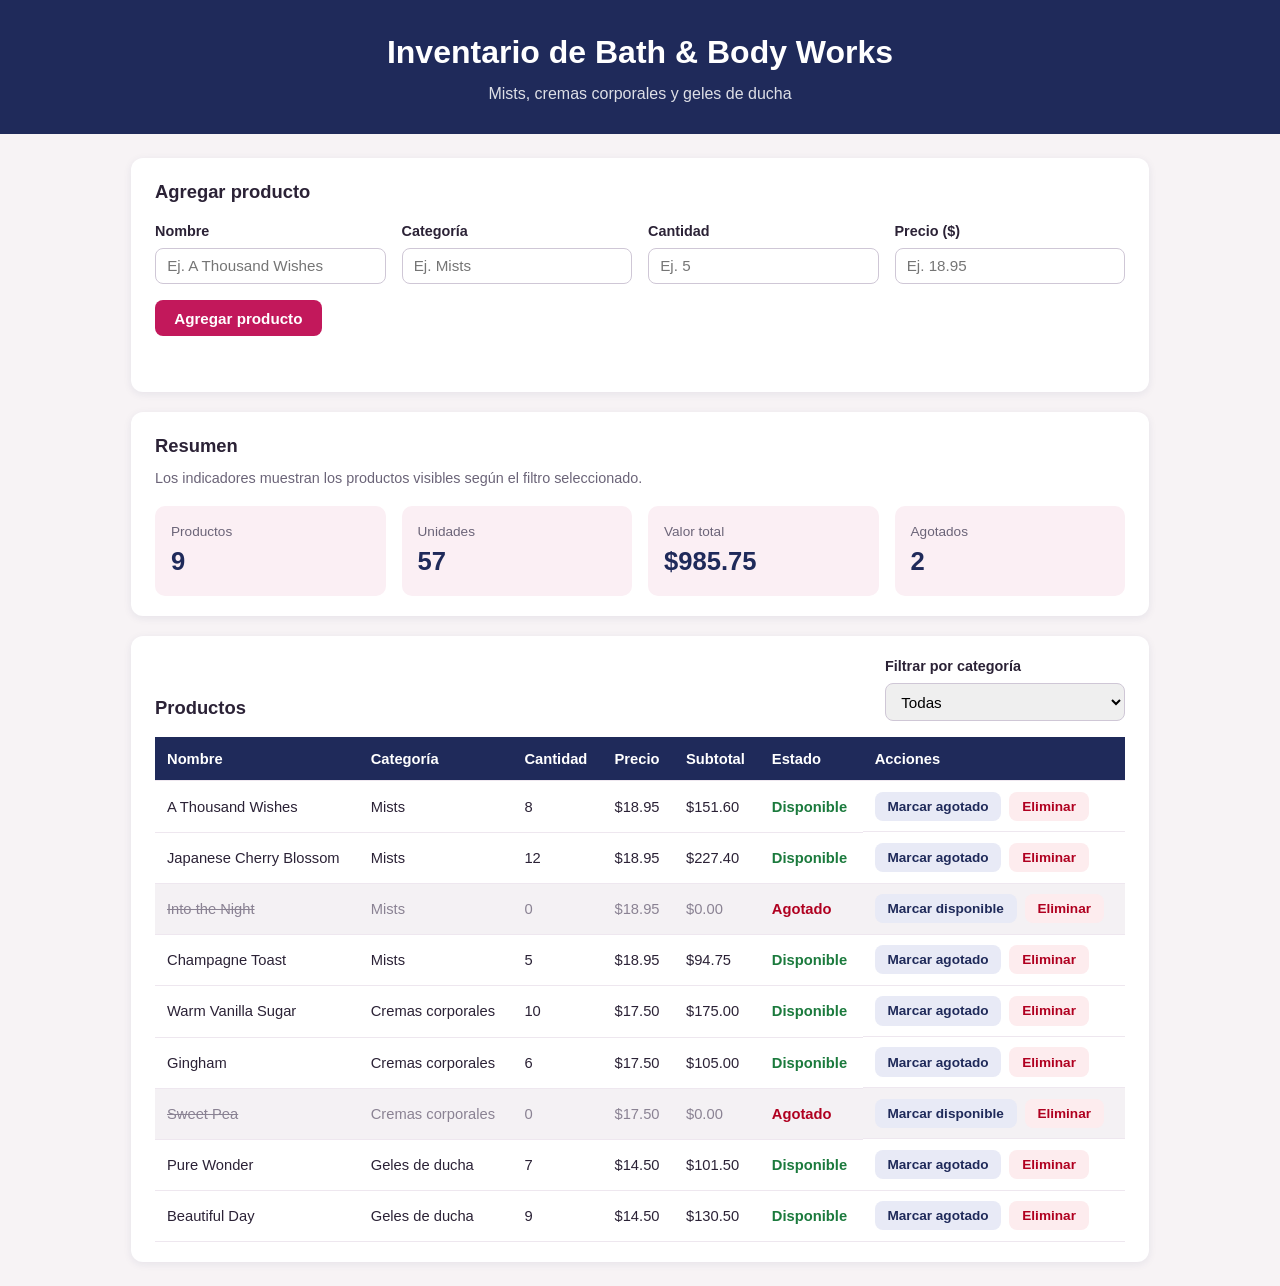
==== tarea-7-3h/index.html @ 47c37824 "Agrega tarea 7: inventario dinámico con JavaScript (actividad evaluada semana 5)" ====
<!DOCTYPE html>
<html lang="es">
<head>
  <meta charset="UTF-8">
  <meta name="viewport" content="width=device-width, initial-scale=1.0">
  <title>Inventario Bath &amp; Body Works</title>
  <link rel="stylesheet" href="styles.css">
  <script src="script.js" defer></script>
</head>
<body>
  <header class="encabezado">
    <h1>Inventario de Bath &amp; Body Works</h1>
    <p class="subtitulo">Mists, cremas corporales y geles de ducha</p>
  </header>

  <main class="contenedor">
    <!-- Formulario de alta -->
    <section class="panel">
      <h2>Agregar producto</h2>
      <!-- novalidate: la validación la hace JavaScript con validarProducto() -->
      <form id="formulario-producto" novalidate>
        <div class="campo">
          <label for="nombre">Nombre</label>
          <input type="text" id="nombre" name="nombre" placeholder="Ej. A Thousand Wishes">
        </div>
        <div class="campo">
          <label for="categoria">Categoría</label>
          <input type="text" id="categoria" name="categoria" list="lista-categorias" placeholder="Ej. Mists">
          <datalist id="lista-categorias"></datalist>
        </div>
        <div class="campo">
          <label for="cantidad">Cantidad</label>
          <input type="number" id="cantidad" name="cantidad" min="1" step="1" placeholder="Ej. 5">
        </div>
        <div class="campo">
          <label for="precio">Precio ($)</label>
          <input type="number" id="precio" name="precio" min="0" step="0.01" placeholder="Ej. 18.95">
        </div>
        <button type="submit" class="btn btn-principal">Agregar producto</button>
      </form>
      <p id="mensaje-error" class="mensaje-error" role="alert"></p>
    </section>

    <!-- Indicadores -->
    <section class="panel">
      <h2>Resumen</h2>
      <p class="nota">Los indicadores muestran los productos visibles según el filtro seleccionado.</p>
      <div class="indicadores">
        <div class="indicador">
          <span class="indicador-etiqueta">Productos</span>
          <span id="total-productos" class="indicador-valor">0</span>
        </div>
        <div class="indicador">
          <span class="indicador-etiqueta">Unidades</span>
          <span id="total-unidades" class="indicador-valor">0</span>
        </div>
        <div class="indicador">
          <span class="indicador-etiqueta">Valor total</span>
          <span id="valor-total" class="indicador-valor">$0.00</span>
        </div>
        <div class="indicador">
          <span class="indicador-etiqueta">Agotados</span>
          <span id="total-agotados" class="indicador-valor">0</span>
        </div>
      </div>
    </section>

    <!-- Tabla del inventario -->
    <section class="panel">
      <div class="barra-tabla">
        <h2>Productos</h2>
        <div class="campo campo-filtro">
          <label for="filtro-categoria">Filtrar por categoría</label>
          <select id="filtro-categoria">
            <option value="todas">Todas</option>
          </select>
        </div>
      </div>

      <div class="tabla-desplazable">
        <table class="tabla-inventario">
          <thead>
            <tr>
              <th>Nombre</th>
              <th>Categoría</th>
              <th>Cantidad</th>
              <th>Precio</th>
              <th>Subtotal</th>
              <th>Estado</th>
              <th>Acciones</th>
            </tr>
          </thead>
          <tbody id="cuerpo-inventario"></tbody>
        </table>
      </div>
      <p id="mensaje-vacio" class="mensaje-vacio" hidden>No hay productos para mostrar en esta categoría.</p>
    </section>
  </main>
</body>
</html>
---- tarea-7-3h/styles.css ----
/* ===== Base ===== */
* {
  box-sizing: border-box;
}

body {
  margin: 0;
  font-family: "Segoe UI", Roboto, Helvetica, Arial, sans-serif;
  background-color: #f7f3f5;
  color: #2b2236;
  line-height: 1.5;
}

h1,
h2 {
  margin: 0;
}

h2 {
  font-size: 1.15rem;
  margin-bottom: 1rem;
}

/* ===== Encabezado ===== */
.encabezado {
  background-color: #1f2a5a;
  color: #ffffff;
  padding: 1.75rem 1.5rem;
  text-align: center;
}

.subtitulo {
  margin: 0.35rem 0 0;
  opacity: 0.85;
}

/* ===== Contenedor y paneles ===== */
.contenedor {
  max-width: 1050px;
  margin: 1.5rem auto;
  padding: 0 1rem;
  display: flex;
  flex-direction: column;
  gap: 1.25rem;
}

.panel {
  background-color: #ffffff;
  border-radius: 12px;
  padding: 1.25rem 1.5rem;
  box-shadow: 0 2px 8px rgba(31, 42, 90, 0.08);
}

.nota {
  margin: -0.5rem 0 1rem;
  font-size: 0.9rem;
  color: #6b6478;
}

/* ===== Formulario ===== */
#formulario-producto {
  display: flex;
  flex-wrap: wrap;
  align-items: flex-end;
  gap: 1rem;
}

.campo {
  display: flex;
  flex-direction: column;
  gap: 0.3rem;
  flex: 1 1 180px;
}

label {
  font-size: 0.9rem;
  font-weight: 600;
}

input,
select {
  padding: 0.55rem 0.7rem;
  border: 1px solid #cfc7d6;
  border-radius: 8px;
  font-size: 0.95rem;
  font-family: inherit;
}

input:focus,
select:focus {
  outline: 2px solid #c2185b;
  outline-offset: 1px;
}

.mensaje-error {
  margin: 0.75rem 0 0;
  min-height: 1.5rem;
  color: #b00020;
  font-weight: 600;
}

/* ===== Botones ===== */
.btn {
  border: none;
  border-radius: 8px;
  padding: 0.45rem 0.8rem;
  font-size: 0.85rem;
  font-weight: 600;
  cursor: pointer;
  font-family: inherit;
}

.btn-principal {
  background-color: #c2185b;
  color: #ffffff;
  padding: 0.6rem 1.2rem;
  font-size: 0.95rem;
}

.btn-principal:hover {
  background-color: #a3134c;
}

.btn-estado {
  background-color: #e8eaf6;
  color: #1f2a5a;
}

.btn-estado:hover {
  background-color: #d3d7ef;
}

.btn-eliminar {
  background-color: #fdecee;
  color: #b00020;
}

.btn-eliminar:hover {
  background-color: #f9d3d8;
}

/* ===== Indicadores ===== */
.indicadores {
  display: grid;
  grid-template-columns: repeat(auto-fit, minmax(170px, 1fr));
  gap: 1rem;
}

.indicador {
  background-color: #fbeff4;
  border-radius: 10px;
  padding: 1rem;
  display: flex;
  flex-direction: column;
}

.indicador-etiqueta {
  font-size: 0.85rem;
  color: #6b6478;
}

.indicador-valor {
  font-size: 1.6rem;
  font-weight: 700;
  color: #1f2a5a;
}

/* ===== Tabla ===== */
.barra-tabla {
  display: flex;
  flex-wrap: wrap;
  justify-content: space-between;
  align-items: flex-end;
  gap: 1rem;
  margin-bottom: 1rem;
}

.barra-tabla h2 {
  margin-bottom: 0;
}

.campo-filtro {
  flex: 0 1 240px;
}

.tabla-desplazable {
  overflow-x: auto;
}

.tabla-inventario {
  width: 100%;
  border-collapse: collapse;
  font-size: 0.92rem;
}

.tabla-inventario th,
.tabla-inventario td {
  padding: 0.65rem 0.75rem;
  text-align: left;
  border-bottom: 1px solid #eee7ef;
}

.tabla-inventario th {
  background-color: #1f2a5a;
  color: #ffffff;
  font-weight: 600;
}

.tabla-inventario tbody tr:hover {
  background-color: #faf7fb;
}

.celda-acciones {
  display: flex;
  gap: 0.5rem;
  flex-wrap: wrap;
}

/* Estado del producto */
.estado-disponible {
  color: #1b7a3d;
  font-weight: 600;
}

.estado-agotado {
  color: #b00020;
  font-weight: 600;
}

/* Fila de un producto agotado */
.fila-agotada {
  background-color: #f4f1f4;
  color: #8a8293;
}

.fila-agotada td:first-child {
  text-decoration: line-through;
}

/* ===== Estado vacío ===== */
.mensaje-vacio {
  text-align: center;
  padding: 1.5rem;
  margin: 0;
  color: #6b6478;
  font-style: italic;
}
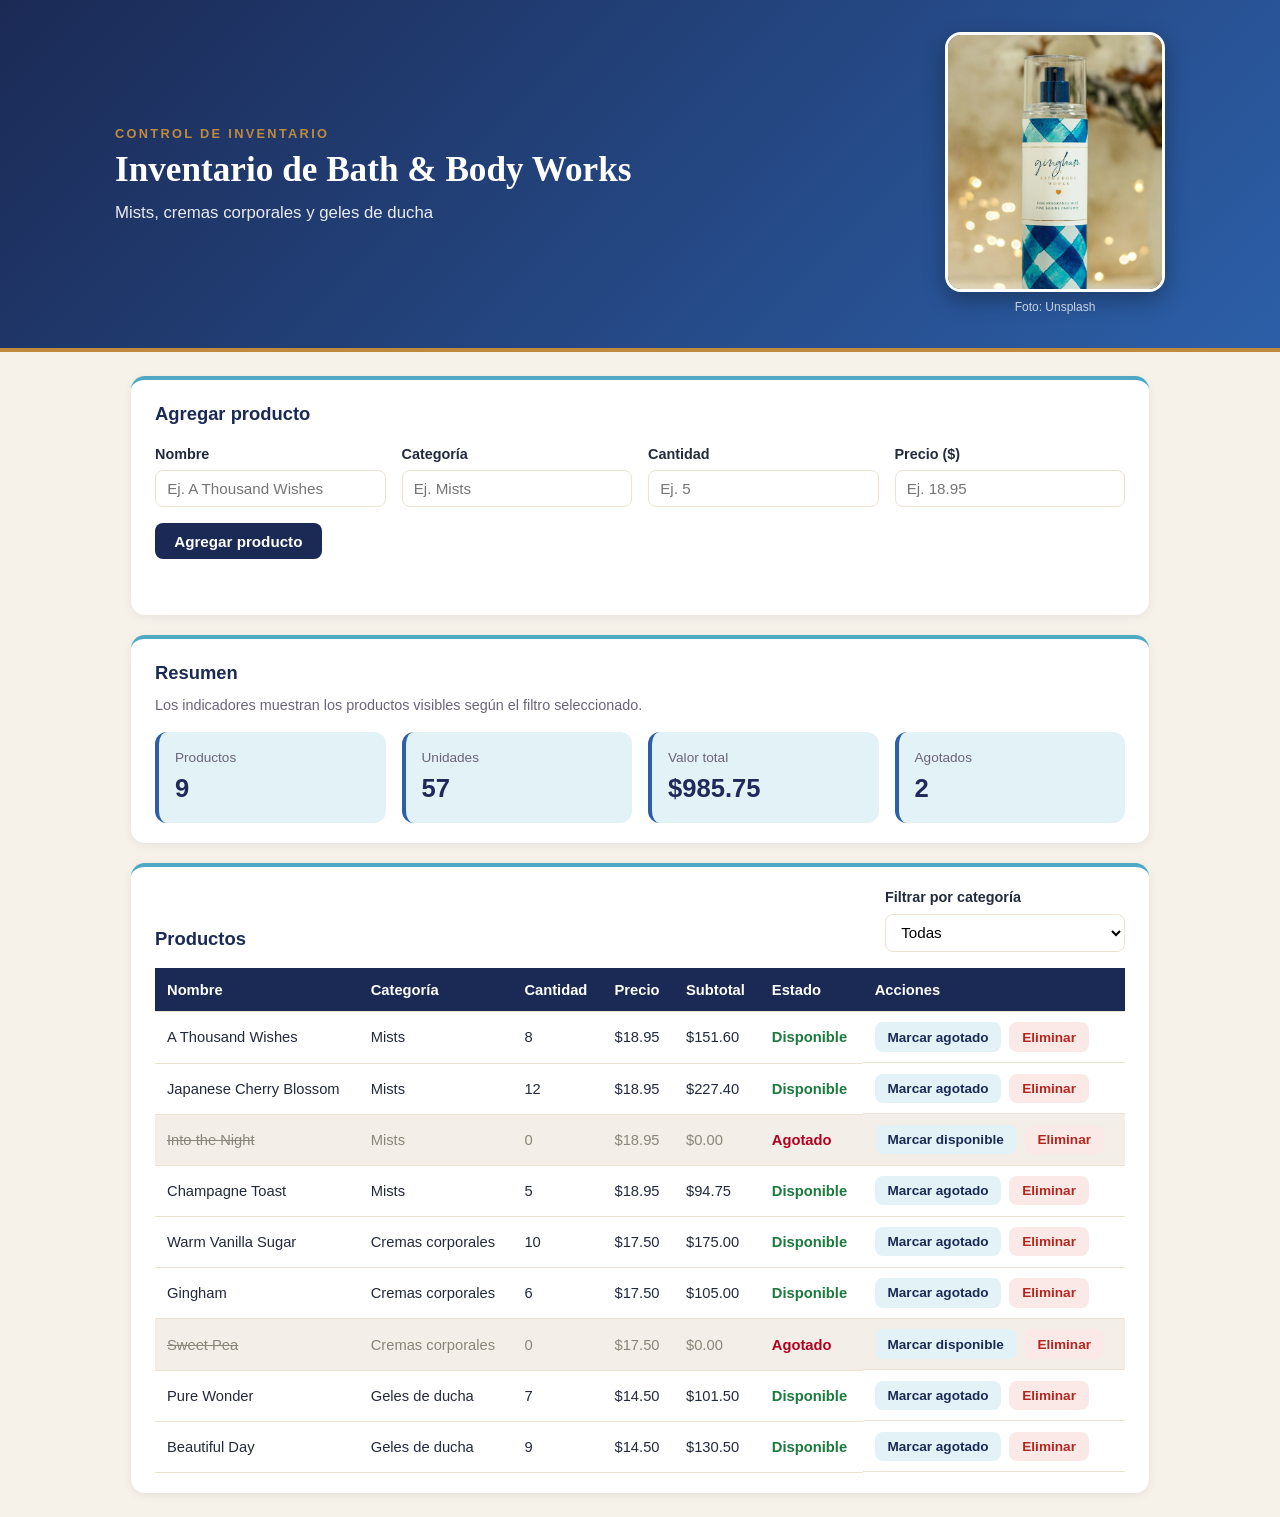
==== commit e8012b98: "Agrega diseño inspirado en la marca, efectos hover y confirmación al eliminar" ====
--- a/tarea-7-3h/index.html
+++ b/tarea-7-3h/index.html
@@ -1,5 +1,6 @@
 <!DOCTYPE html>
 <html lang="es">
+
 <head>
   <meta charset="UTF-8">
   <meta name="viewport" content="width=device-width, initial-scale=1.0">
@@ -7,10 +8,20 @@
   <link rel="stylesheet" href="styles.css">
   <script src="script.js" defer></script>
 </head>
+
 <body>
   <header class="encabezado">
-    <h1>Inventario de Bath &amp; Body Works</h1>
-    <p class="subtitulo">Mists, cremas corporales y geles de ducha</p>
+    <div class="encabezado-contenido">
+      <div class="encabezado-texto">
+        <p class="encabezado-etiqueta">Control de inventario</p>
+        <h1>Inventario de Bath &amp; Body Works</h1>
+        <p class="subtitulo">Mists, cremas corporales y geles de ducha</p>
+      </div>
+      <figure class="encabezado-imagen">
+        <img src="img/gingham-mist.jpg" alt="Frasco de fine fragrance mist Gingham sobre un fondo con luces cálidas">
+        <figcaption>Foto: Unsplash</figcaption>
+      </figure>
+    </div>
   </header>
 
   <main class="contenedor">
@@ -96,5 +107,19 @@
       <p id="mensaje-vacio" class="mensaje-vacio" hidden>No hay productos para mostrar en esta categoría.</p>
     </section>
   </main>
+
+  <!-- Ventana de confirmación antes de eliminar un producto -->
+  <dialog id="dialogo-eliminar" class="dialogo" aria-labelledby="titulo-dialogo">
+    <!-- El contenido va dentro de un div para distinguir un clic en el fondo oscuro (el dialog) de un clic dentro de la ventana -->
+    <div class="dialogo-contenido">
+      <h2 id="titulo-dialogo">¿Eliminar producto?</h2>
+      <p>Se eliminará <strong id="nombre-a-eliminar"></strong> del inventario. Esta acción no se puede deshacer.</p>
+      <div class="dialogo-acciones">
+        <button type="button" class="btn btn-secundario" data-accion="cancelar">Cancelar</button>
+        <button type="button" class="btn btn-peligro" data-accion="confirmar">Sí, eliminar</button>
+      </div>
+    </div>
+  </dialog>
 </body>
-</html>
+
+</html>
--- a/tarea-7-3h/styles.css
+++ b/tarea-7-3h/styles.css
@@ -1,3 +1,15 @@
+/* ===== Paleta (Inspirada en la foto del encabezado) ===== */
+:root {
+  --azul-marino: #1b2a55;
+  --azul-cuadros: #2c5fa8;
+  --turquesa: #4fa9c4;
+  --turquesa-claro: #e3f2f7;
+  --crema: #f7f2e9;
+  --crema-oscuro: #ece3d3;
+  --dorado: #c08a3e;
+  --transicion: 0.2s ease;
+}
+
 /* ===== Base ===== */
 * {
   box-sizing: border-box;
@@ -6,8 +18,8 @@
 body {
   margin: 0;
   font-family: "Segoe UI", Roboto, Helvetica, Arial, sans-serif;
-  background-color: #f7f3f5;
-  color: #2b2236;
+  background-color: var(--crema);
+  color: #232a3d;
   line-height: 1.5;
 }
 
@@ -19,19 +31,84 @@
 h2 {
   font-size: 1.15rem;
   margin-bottom: 1rem;
-}
-
-/* ===== Encabezado ===== */
+  color: var(--azul-marino);
+
+}
+
+/* ===== Encabezado con imagen ===== */
 .encabezado {
-  background-color: #1f2a5a;
+  background: linear-gradient(135deg, var(--azul-marino) 0%, var(--azul-cuadros) 100%);
   color: #ffffff;
-  padding: 1.75rem 1.5rem;
+  padding: 2rem 1.5rem;
+  border-bottom: 4px solid var(--dorado);
+}
+
+/* Texto a la izquierda e imagen a la derecha */
+.encabezado-contenido {
+  max-width: 1050px;
+  margin: 0 auto;
+  display: flex;
+  align-items: center;
+  justify-content: space-between;
+  gap: 2rem;
+  flex-wrap: wrap;
+}
+
+.encabezado-texto {
+  flex: 1 1 320px;
+}
+
+.encabezado-etiqueta {
+  margin: 0 0 0.4rem;
+  text-transform: uppercase;
+  letter-spacing: 0.18em;
+  font-size: 0.8rem;
+  color: var(--dorado);
+  font-weight: 700;
+}
+
+.encabezado h1 {
+  font-family: Georgia, "Times New Roman", serif;
+  font-size: 2.2rem;
+  font-weight: 600;
+  line-height: 1.2;
+}
+
+.subtitulo {
+  margin: 0.5rem 0 0;
+  opacity: 0.9;
+  font-size: 1.05rem;
+}
+
+/* Imagen vertical recortada como tarjeta */
+.encabezado-imagen {
+  margin: 0;
+  flex: 0 0 220px;
   text-align: center;
 }
 
-.subtitulo {
-  margin: 0.35rem 0 0;
-  opacity: 0.85;
+.encabezado-imagen img {
+  display: block;
+  width: 220px;
+  height: 260px;
+  object-fit: cover;
+  object-position: center 60%;
+  border-radius: 16px;
+  border: 3px solid #ffffff;
+  box-shadow: 0 8px 22px rgba(0, 0, 0, 0.3);
+  transition: transform var(--transicion), box-shadow var(--transicion);
+}
+
+/* Hover: la imagen crece un poco y se inclina */
+.encabezado-imagen img:hover {
+  transform: scale(1.04) rotate(-1deg);
+  box-shadow: 0 14px 30px rgba(0, 0, 0, 0.4);
+}
+
+.encabezado-imagen figcaption {
+  margin-top: 0.4rem;
+  font-size: 0.75rem;
+  opacity: 0.75;
 }
 
 /* ===== Contenedor y paneles ===== */
@@ -46,9 +123,10 @@
 
 .panel {
   background-color: #ffffff;
-  border-radius: 12px;
+  border-radius: 14px;
   padding: 1.25rem 1.5rem;
-  box-shadow: 0 2px 8px rgba(31, 42, 90, 0.08);
+  box-shadow: 0 2px 10px rgba(27, 42, 85, 0.08);
+  border-top: 4px solid var(--turquesa);
 }
 
 .nota {
@@ -80,16 +158,26 @@
 input,
 select {
   padding: 0.55rem 0.7rem;
-  border: 1px solid #cfc7d6;
+  border: 1px solid var(--crema-oscuro);
   border-radius: 8px;
   font-size: 0.95rem;
   font-family: inherit;
-}
-
+  background-color: #ffffff;
+  transition: border-color var(--transicion), box-shadow var(--transicion);
+}
+
+/* Hover: el borde se pinta de turquesa al pasar el mouse */
+input:hover,
+select:hover {
+  border-color: var(--turquesa);
+}
+
+/* Focus: al hacer clic en el campo aparece un halo azul */
 input:focus,
 select:focus {
-  outline: 2px solid #c2185b;
-  outline-offset: 1px;
+  outline: none;
+  border-color: var(--azul-cuadros);
+  box-shadow: 0 0 0 3px rgba(79, 169, 196, 0.3);
 }
 
 .mensaje-error {
@@ -108,35 +196,51 @@
   font-weight: 600;
   cursor: pointer;
   font-family: inherit;
-}
-
+  transition: background-color var(--transicion), transform var(--transicion), box-shadow var(--transicion);
+}
+
+/* Hover: todos los botones se elevan un poco */
+.btn:hover {
+  transform: translateY(-2px);
+  box-shadow: 0 4px 10px rgba(27, 42, 85, 0.15);
+}
+
+/* Active: al hacer clic, el botón vuelve a su lugar, como si se presionara */
+.btn:active {
+  transform: translateY(0);
+  box-shadow: none;
+}
+
+/* Botón Agregar producto: azul marino, se aclara al pasar el mouse */
 .btn-principal {
-  background-color: #c2185b;
+  background-color: var(--azul-marino);
   color: #ffffff;
   padding: 0.6rem 1.2rem;
   font-size: 0.95rem;
 }
 
 .btn-principal:hover {
-  background-color: #a3134c;
-}
-
+  background-color: var(--azul-cuadros);
+}
+
+/* Botón Marcar agotado / disponible: turquesa claro */
 .btn-estado {
-  background-color: #e8eaf6;
-  color: #1f2a5a;
+  background-color: var(--turquesa-claro);
+  color: var(--azul-marino);
 }
 
 .btn-estado:hover {
-  background-color: #d3d7ef;
-}
-
+  background-color: #c9e7f0;
+}
+
+/* Botón Eliminar: rojo suave */
 .btn-eliminar {
-  background-color: #fdecee;
-  color: #b00020;
+  background-color: #fbe9e7;
+  color: #b3261e;
 }
 
 .btn-eliminar:hover {
-  background-color: #f9d3d8;
+  background-color: #f6d2ce;
 }
 
 /* ===== Indicadores ===== */
@@ -147,11 +251,19 @@
 }
 
 .indicador {
-  background-color: #fbeff4;
-  border-radius: 10px;
+  background-color: var(--turquesa-claro);
+  border-radius: 12px;
   padding: 1rem;
   display: flex;
   flex-direction: column;
+  border-left: 4px solid var(--azul-cuadros);
+  transition: transform var(--transicion), box-shadow var(--transicion);
+}
+
+/* Hover: la tarjeta sube y gana sombra */
+.indicador:hover {
+  transform: translateY(-4px);
+  box-shadow: 0 10px 24px rgba(27, 42, 85, 0.16);
 }
 
 .indicador-etiqueta {
@@ -197,17 +309,23 @@
 .tabla-inventario td {
   padding: 0.65rem 0.75rem;
   text-align: left;
-  border-bottom: 1px solid #eee7ef;
+  border-bottom: 1px solid var(--crema-oscuro);
 }
 
 .tabla-inventario th {
-  background-color: #1f2a5a;
+  background-color: var(--azul-marino);
   color: #ffffff;
   font-weight: 600;
 }
 
+/* Transición suave del color de fondo de cada fila */
+.tabla-inventario tbody tr {
+  transition: background-color var(--transicion);
+}
+
+/* Hover: la fila se pinta de turquesa claro al pasar el mouse */
 .tabla-inventario tbody tr:hover {
-  background-color: #faf7fb;
+  background-color: var(--turquesa-claro);
 }
 
 .celda-acciones {
@@ -229,8 +347,13 @@
 
 /* Fila de un producto agotado */
 .fila-agotada {
-  background-color: #f4f1f4;
-  color: #8a8293;
+  background-color: #f3efe8;
+  color: #8a8578;
+}
+
+/* Hover de una fila agotada: se oscurece un poco en lugar de pintarse de turquesa */
+.tabla-inventario tbody tr.fila-agotada:hover {
+  background-color: var(--crema-oscuro);
 }
 
 .fila-agotada td:first-child {
@@ -245,3 +368,64 @@
   color: #6b6478;
   font-style: italic;
 }
+
+/* ===== Ventana de confirmación ===== */
+.dialogo {
+  border: none;
+  border-radius: 14px;
+  padding: 0;
+  max-width: 420px;
+  width: calc(100% - 2rem);
+  box-shadow: 0 20px 50px rgba(0, 0, 0, 0.3);
+  border-top: 5px solid #b3261e;
+}
+
+/* Fondo oscuro detrás de la ventana */
+.dialogo::backdrop {
+  background-color: rgba(27, 42, 85, 0.55);
+}
+
+.dialogo-contenido {
+  padding: 1.5rem;
+}
+
+.dialogo h2 {
+  margin-bottom: 0.5rem;
+}
+
+.dialogo p {
+  margin: 0 0 1.25rem;
+  color: #6b6f7d;
+}
+
+.dialogo strong {
+  color: var(--azul-marino);
+}
+
+.dialogo-acciones {
+  display: flex;
+  justify-content: flex-end;
+  gap: 0.75rem;
+}
+
+/* Botón Cancelar: crema, discreto */
+.btn-secundario {
+  background-color: var(--crema);
+  color: var(--azul-marino);
+  padding: 0.55rem 1.1rem;
+}
+
+.btn-secundario:hover {
+  background-color: var(--crema-oscuro);
+}
+
+/* Botón Sí, eliminar: rojo intenso, para dejar claro que es una acción destructiva */
+.btn-peligro {
+  background-color: #b3261e;
+  color: #ffffff;
+  padding: 0.55rem 1.1rem;
+}
+
+.btn-peligro:hover {
+  background-color: #8f1d17;
+}
